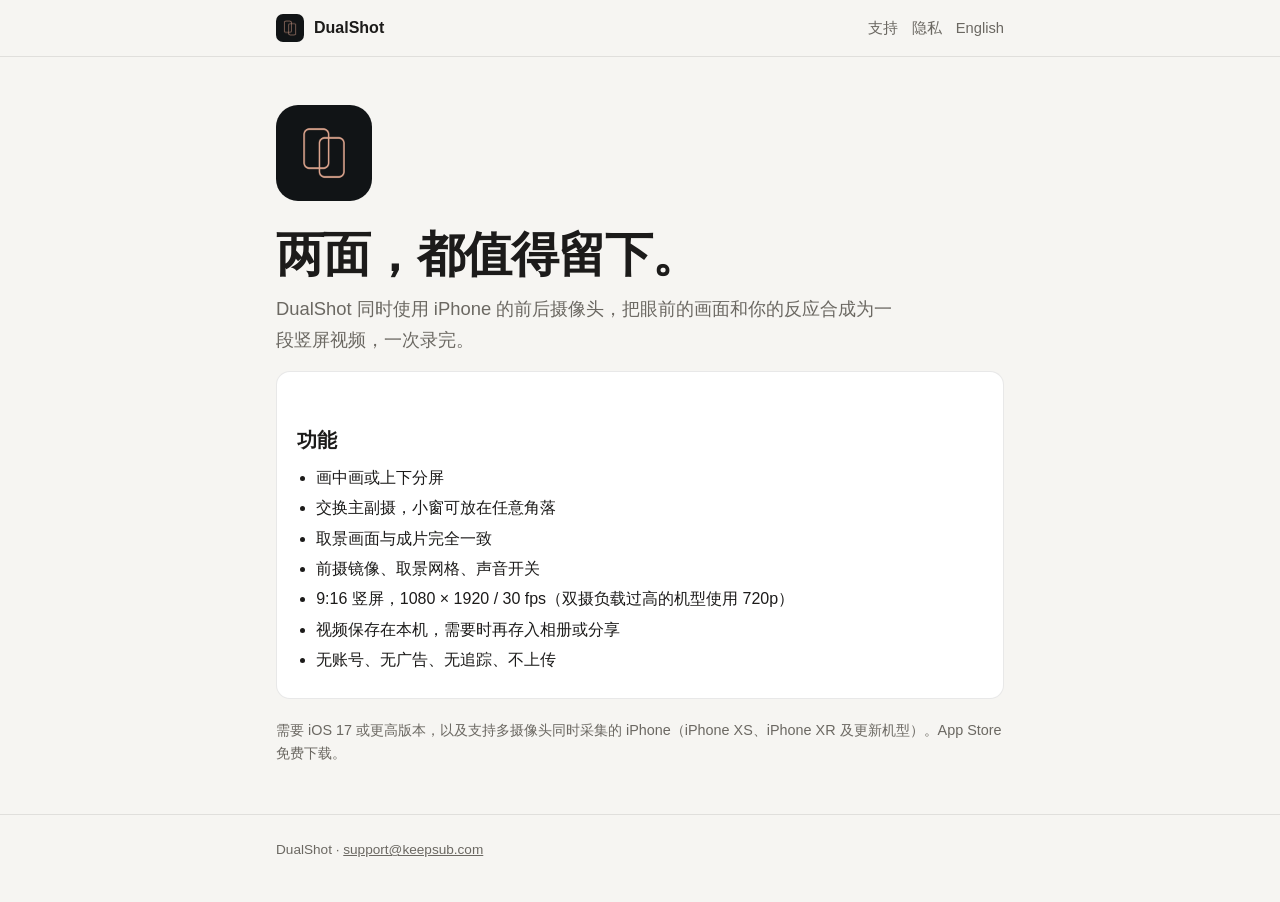
==== index_zh.html @ d94d7d10 "Add DualShot marketing, support and privacy pages" ====
<!DOCTYPE html>
<html lang="zh-Hans"><head><meta charset="UTF-8"><meta name="viewport" content="width=device-width, initial-scale=1">
<title>DualShot 前后双摄</title><link rel="stylesheet" href="style.css"><link rel="icon" href="app-icon.png"></head><body>
<nav><div class="wrap"><a class="brand" href="index_zh.html"><img src="app-icon.png" alt="">DualShot</a>
<div class="links"><a href="support_zh.html">支持</a><a href="privacy_zh.html">隐私</a><a href="index.html">English</a></div></div></nav>
<main><div class="wrap"><div class="hero"><img src="app-icon.png" alt="DualShot 图标"><h1>两面，都值得留下。</h1>
<p class="lead">DualShot 同时使用 iPhone 的前后摄像头，把眼前的画面和你的反应合成为一段竖屏视频，一次录完。</p></div>
<div class="card"><h2>功能</h2><ul>
<li>画中画或上下分屏</li><li>交换主副摄，小窗可放在任意角落</li><li>取景画面与成片完全一致</li>
<li>前摄镜像、取景网格、声音开关</li><li>9:16 竖屏，1080 × 1920 / 30 fps（双摄负载过高的机型使用 720p）</li>
<li>视频保存在本机，需要时再存入相册或分享</li><li>无账号、无广告、无追踪、不上传</li></ul></div>
<p class="muted" style="margin-top:20px">需要 iOS 17 或更高版本，以及支持多摄像头同时采集的 iPhone（iPhone XS、iPhone XR 及更新机型）。App Store 免费下载。</p></div></main>
<footer><div class="wrap">DualShot · <a href="mailto:support@keepsub.com">support@keepsub.com</a></div></footer></body></html>
---- style.css ----
:root{--bg:#f6f5f2;--card:#fff;--text:#1c1b1a;--muted:#6b6862;--line:rgba(0,0,0,.09);--accent:#b4532a}
@media (prefers-color-scheme:dark){:root{--bg:#121212;--card:#1c1c1c;--text:#f2f1ee;--muted:#a3a09a;--line:rgba(255,255,255,.1);--accent:#e07a4f}}
*{box-sizing:border-box;margin:0;padding:0}
body{font-family:-apple-system,BlinkMacSystemFont,"SF Pro Text","PingFang SC","PingFang TC","Segoe UI",Roboto,sans-serif;background:var(--bg);color:var(--text);line-height:1.65;-webkit-font-smoothing:antialiased}
a{color:var(--accent)}
.wrap{max-width:760px;margin:0 auto;padding:0 16px}
nav{border-bottom:1px solid var(--line)}
nav .wrap{display:flex;align-items:center;gap:16px;height:56px}
.brand{display:flex;align-items:center;gap:10px;font-weight:650;color:var(--text);text-decoration:none}
.brand img{width:28px;height:28px;border-radius:7px}
.links{margin-left:auto;display:flex;gap:14px;font-size:.92rem}
.links a{color:var(--muted);text-decoration:none}.links a:hover{color:var(--text)}
main{padding:48px 0}
h1{font-size:clamp(2rem,6vw,3rem);letter-spacing:-.02em;line-height:1.1;margin-bottom:12px}
h2{font-size:1.25rem;margin:32px 0 8px}
p,li{color:var(--text)}ul{padding-left:1.2em}li{margin:4px 0}
.lead{font-size:1.15rem;color:var(--muted);max-width:34em}
.card{background:var(--card);border:1px solid var(--line);border-radius:14px;padding:20px;margin-top:16px}
.hero img{width:96px;height:96px;border-radius:22px;margin-bottom:20px}
.muted{color:var(--muted);font-size:.9rem}
footer{border-top:1px solid var(--line);padding:24px 0 40px;color:var(--muted);font-size:.85rem}
footer a{color:var(--muted)}
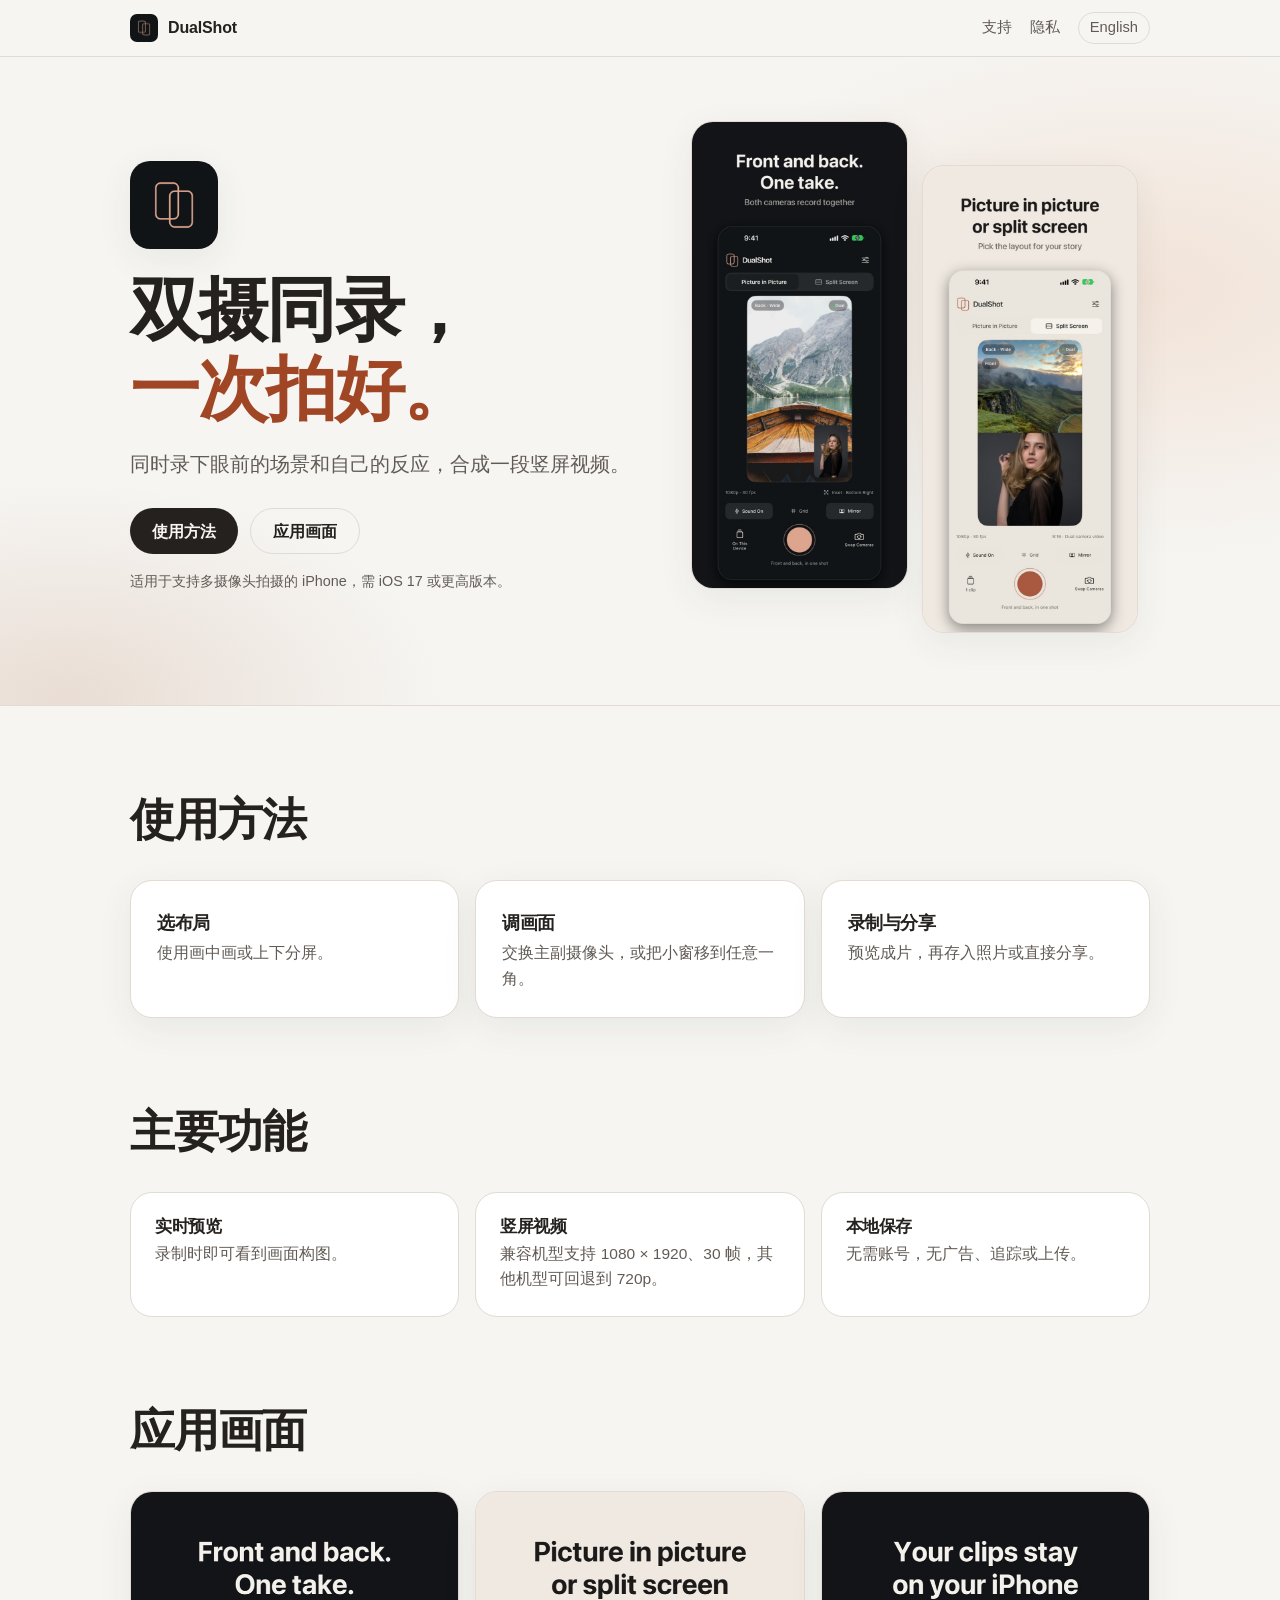
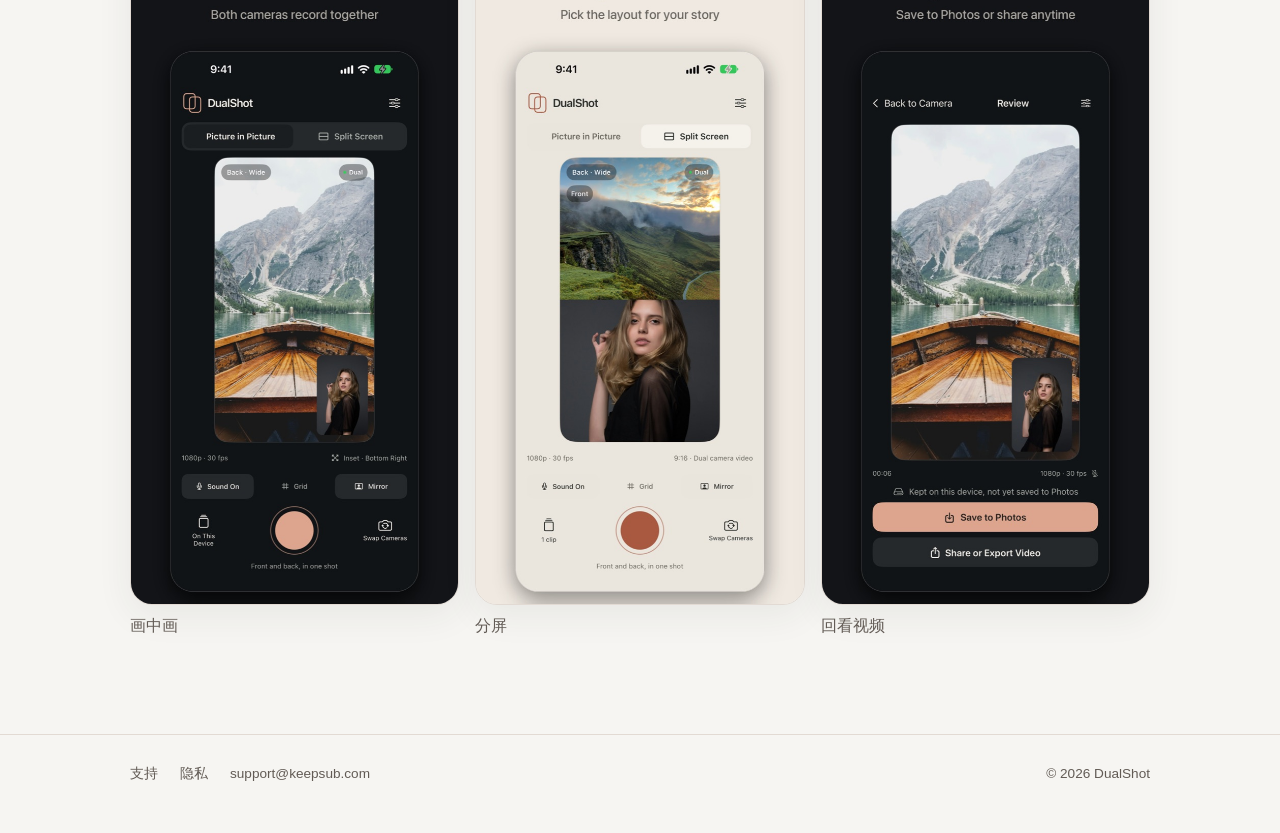
==== commit fdb0f599: "Rebuild product homepage using the headsup layout" ====
--- a/index_zh.html
+++ b/index_zh.html
@@ -1,13 +1,74 @@
-<!DOCTYPE html>
-<html lang="zh-Hans"><head><meta charset="UTF-8"><meta name="viewport" content="width=device-width, initial-scale=1">
-<title>DualShot 前后双摄</title><link rel="stylesheet" href="style.css"><link rel="icon" href="app-icon.png"></head><body>
-<nav><div class="wrap"><a class="brand" href="index_zh.html"><img src="app-icon.png" alt="">DualShot</a>
-<div class="links"><a href="support_zh.html">支持</a><a href="privacy_zh.html">隐私</a><a href="index.html">English</a></div></div></nav>
-<main><div class="wrap"><div class="hero"><img src="app-icon.png" alt="DualShot 图标"><h1>两面，都值得留下。</h1>
-<p class="lead">DualShot 同时使用 iPhone 的前后摄像头，把眼前的画面和你的反应合成为一段竖屏视频，一次录完。</p></div>
-<div class="card"><h2>功能</h2><ul>
-<li>画中画或上下分屏</li><li>交换主副摄，小窗可放在任意角落</li><li>取景画面与成片完全一致</li>
-<li>前摄镜像、取景网格、声音开关</li><li>9:16 竖屏，1080 × 1920 / 30 fps（双摄负载过高的机型使用 720p）</li>
-<li>视频保存在本机，需要时再存入相册或分享</li><li>无账号、无广告、无追踪、不上传</li></ul></div>
-<p class="muted" style="margin-top:20px">需要 iOS 17 或更高版本，以及支持多摄像头同时采集的 iPhone（iPhone XS、iPhone XR 及更新机型）。App Store 免费下载。</p></div></main>
-<footer><div class="wrap">DualShot · <a href="mailto:support@keepsub.com">support@keepsub.com</a></div></footer></body></html>
+<!doctype html>
+<html lang="zh-Hans">
+<head>
+  <meta charset="utf-8">
+  <meta name="viewport" content="width=device-width, initial-scale=1">
+  <title>DualShot · 双摄同录， 一次拍好。</title>
+  <meta name="description" content="同时录下眼前的场景和自己的反应，合成一段竖屏视频。">
+  <meta property="og:title" content="DualShot · 双摄同录， 一次拍好。">
+  <meta property="og:description" content="同时录下眼前的场景和自己的反应，合成一段竖屏视频。">
+  <meta property="og:image" content="https://zergcsda.github.io/dualshot-docs/app-icon.png">
+  <link rel="alternate" hreflang="en" href="https://zergcsda.github.io/dualshot-docs/index.html">
+  <link rel="alternate" hreflang="zh-Hans" href="https://zergcsda.github.io/dualshot-docs/index_zh.html">
+  <link rel="icon" href="app-icon.png">
+  <link rel="stylesheet" href="home.css">
+</head>
+<body>
+<nav class="top"><div class="wrap">
+  <a class="brand" href="index_zh.html"><img src="app-icon.png" alt="">DualShot</a>
+  <div class="links">
+    <a href="support_zh.html">支持</a>
+    <a href="privacy_zh.html">隐私</a>
+    <a class="lang" href="index.html" lang="en">English</a>
+  </div>
+</div></nav>
+<main>
+<section class="hero"><div class="wrap">
+  <div>
+    <img class="icon" src="app-icon.png" alt="" width="88" height="88">
+    <h1>双摄同录，<br><span class="accent">一次拍好。</span></h1>
+    <p class="lead">同时录下眼前的场景和自己的反应，合成一段竖屏视频。</p>
+    <div class="actions"><a class="btn primary" href="#how">使用方法</a><a class="btn ghost" href="#gallery">应用画面</a></div>
+    <p class="avail">适用于支持多摄像头拍摄的 iPhone，需 iOS 17 或更高版本。</p>
+  </div>
+  <div class="shots">
+    <img src="media/screen-1.jpg" alt="画中画" decoding="async">
+    <img src="media/screen-2.jpg" alt="分屏" decoding="async">
+  </div>
+</div></section>
+<div class="wrap">
+<section class="block" id="how">
+  <h2>使用方法</h2>
+  <div class="steps">
+    <article class="step"><h3>选布局</h3><p>使用画中画或上下分屏。</p></article>
+    <article class="step"><h3>调画面</h3><p>交换主副摄像头，或把小窗移到任意一角。</p></article>
+    <article class="step"><h3>录制与分享</h3><p>预览成片，再存入照片或直接分享。</p></article>
+  </div>
+</section>
+<section class="block">
+  <h2>主要功能</h2>
+  <div class="grid">
+    <article class="feat"><h3>实时预览</h3><p>录制时即可看到画面构图。</p></article>
+    <article class="feat"><h3>竖屏视频</h3><p>兼容机型支持 1080 × 1920、30 帧，其他机型可回退到 720p。</p></article>
+    <article class="feat"><h3>本地保存</h3><p>无需账号，无广告、追踪或上传。</p></article>
+  </div>
+</section>
+<section class="block" id="gallery">
+  <h2>应用画面</h2>
+  <div class="gallery">
+    <figure><img src="media/screen-1.jpg" alt="" loading="lazy" decoding="async"><figcaption>画中画</figcaption></figure>
+    <figure><img src="media/screen-2.jpg" alt="" loading="lazy" decoding="async"><figcaption>分屏</figcaption></figure>
+    <figure><img src="media/screen-3.jpg" alt="" loading="lazy" decoding="async"><figcaption>回看视频</figcaption></figure>
+  </div>
+</section>
+
+</div>
+</main>
+<footer><div class="wrap">
+  <a href="support_zh.html">支持</a>
+  <a href="privacy_zh.html">隐私</a>
+  <a href="mailto:support@keepsub.com">support@keepsub.com</a>
+  <span class="sp">© 2026 DualShot</span>
+</div></footer>
+</body>
+</html>
--- a/home.css
+++ b/home.css
@@ -0,0 +1,79 @@
+:root{--bg:#f8f7f3;--bg2:#f1efe8;--card:#fffefb;--text:#273830;--muted:#76796d;--line:#e5e1d7;
+--accent:#bb6547;--sage:#e7ebdf;--sand:#efe5d6;--nav:rgba(248,247,243,.8);--shadow:0 10px 36px rgba(39,56,48,.07);color-scheme:light dark}
+@media (prefers-color-scheme:dark){:root{--bg:#18201c;--bg2:#1e2722;--card:#212b26;--text:#eeece4;--muted:#a3a698;
+--line:#323d37;--accent:#de8a6b;--sage:#26312b;--sand:#2c2a24;--nav:rgba(24,32,28,.78);--shadow:0 10px 36px rgba(0,0,0,.35)}}
+*{box-sizing:border-box;margin:0;padding:0}
+html{scroll-behavior:smooth;-webkit-text-size-adjust:100%}
+body{font-family:-apple-system,BlinkMacSystemFont,"SF Pro Text","SF Pro Display","PingFang SC","PingFang TC","Hiragino Sans GB","Segoe UI",Roboto,sans-serif;
+background:var(--bg);color:var(--text);line-height:1.6;-webkit-font-smoothing:antialiased}
+a{color:var(--accent)}
+img{max-width:100%}
+.wrap{max-width:1060px;margin:0 auto;padding:0 20px}
+.narrow{max-width:760px}
+nav.top{position:sticky;top:0;z-index:10;background:var(--nav);backdrop-filter:saturate(160%) blur(18px);
+-webkit-backdrop-filter:saturate(160%) blur(18px);border-bottom:1px solid var(--line)}
+nav.top .wrap{display:flex;align-items:center;gap:20px;height:56px}
+.brand{display:flex;align-items:center;gap:10px;font-weight:650;color:var(--text);text-decoration:none;letter-spacing:-.01em;white-space:nowrap}
+.brand img{width:28px;height:28px;border-radius:7px}
+.links{margin-left:auto;display:flex;gap:18px;align-items:center;font-size:.92rem}
+.links a{color:var(--muted);text-decoration:none}
+.links a:hover,.links a.on{color:var(--text)}
+.lang{border:1px solid var(--line);border-radius:999px;padding:3px 11px}
+@media (max-width:640px){.links .hide-s{display:none}.links{gap:12px}}
+h1,h2,h3{letter-spacing:-.025em;line-height:1.12}
+.accent{color:var(--accent)}
+.btn{display:inline-flex;align-items:center;gap:8px;min-height:46px;padding:0 22px;border-radius:999px;
+text-decoration:none;border:0;cursor:pointer;font:inherit;font-weight:600}
+.btn.primary{background:var(--text);color:var(--bg)}
+.btn.ghost{background:transparent;color:var(--text);border:1px solid var(--line)}
+.actions{display:flex;flex-wrap:wrap;gap:12px}
+footer{border-top:1px solid var(--line);margin-top:96px;padding:28px 0 48px;color:var(--muted);font-size:.85rem}
+footer .wrap{display:flex;flex-wrap:wrap;gap:10px 22px;align-items:center}
+footer a{color:var(--muted);text-decoration:none}footer a:hover{color:var(--text)}
+footer .sp{margin-left:auto}
+/* hero */
+.hero{position:relative;overflow:hidden;border-bottom:1px solid var(--line)}
+.hero:before{content:"";position:absolute;inset:-20%;pointer-events:none;background:
+radial-gradient(38% 42% at 78% 40%,var(--sage),transparent 70%),
+radial-gradient(30% 34% at 18% 85%,var(--sand),transparent 70%)}
+.hero .wrap{position:relative;display:grid;grid-template-columns:1.1fr 1fr;gap:32px;align-items:center;padding-top:64px;padding-bottom:72px}
+.hero .icon{width:88px;height:88px;border-radius:20px;box-shadow:var(--shadow);margin-bottom:22px;display:block}
+.hero .kicker{color:var(--accent);font-weight:600;font-size:.82rem;letter-spacing:.14em;text-transform:uppercase;margin-bottom:12px}
+.hero h1{font-size:clamp(2.5rem,6.2vw,4.4rem);font-weight:800}
+.hero p.lead{font-size:clamp(1.05rem,2vw,1.25rem);color:var(--muted);margin:20px 0 28px;max-width:30em}
+.hero .avail{color:var(--muted);font-size:.9rem;margin-top:16px}
+.shots{display:flex;justify-content:center;gap:14px}
+.shots img{width:46%;max-width:240px;height:auto;border-radius:22px;border:1px solid var(--line);box-shadow:var(--shadow);background:var(--card)}
+.shots img:nth-child(2){margin-top:44px}
+@media (max-width:820px){.hero .wrap{grid-template-columns:1fr;padding-top:40px}}
+/* sections */
+section.block{padding:88px 0 0}
+.eyebrow{color:var(--accent);font-weight:600;font-size:.95rem;margin-bottom:10px}
+section.block h2{font-size:clamp(1.9rem,4.4vw,2.8rem);font-weight:750;max-width:18em}
+section.block p.sub{color:var(--muted);font-size:1.1rem;margin-top:14px;max-width:38em}
+.steps{display:grid;grid-template-columns:repeat(3,1fr);gap:16px;margin-top:36px}
+.step{background:var(--card);border:1px solid var(--line);border-radius:22px;padding:26px;box-shadow:var(--shadow)}
+.step b{display:block;font-size:2.2rem;font-weight:800;letter-spacing:-.04em;color:var(--accent)}
+.step h3{font-size:1.15rem;margin:6px 0}.step p{color:var(--muted)}
+.grid{display:grid;grid-template-columns:repeat(3,1fr);gap:16px;margin-top:36px}
+.feat{background:var(--card);border:1px solid var(--line);border-radius:22px;padding:24px}
+.feat .ic{color:var(--accent);margin-bottom:12px;width:28px;height:28px}
+.feat h3{font-size:1.06rem;margin-bottom:6px}.feat p{color:var(--muted);font-size:.97rem}
+.decks{display:flex;flex-wrap:wrap;gap:10px;margin-top:28px;list-style:none}
+.decks li{background:var(--sage);color:var(--text);border-radius:999px;padding:7px 16px;font-weight:550;font-size:.95rem}
+.gallery{display:grid;grid-template-columns:repeat(3,1fr);gap:16px;margin-top:36px}
+.gallery img{width:100%;height:auto;border-radius:22px;border:1px solid var(--line);box-shadow:var(--shadow)}
+@media (max-width:820px){.steps,.grid{grid-template-columns:1fr}.gallery{grid-template-columns:1fr 1fr}}
+.cta{margin-top:40px;border-radius:28px;padding:40px;background:var(--sage);border:1px solid var(--line)}
+.cta h3{font-size:clamp(1.5rem,3.2vw,2.1rem)}.cta p{color:var(--muted);margin:8px 0 22px}
+@media (max-width:640px){.cta{padding:28px}}
+
+:root { --bg:#f6f5f2;--card:#fff;--text:#24211f;--muted:#625b55;--line:#e2dad3;--accent:#a04625;--sage:#f2e3d8;--sand:#e9ddd4;--nav:rgba(246,245,242,.92); color-scheme: light; }
+.shots { align-items: flex-start; }
+.shots img { aspect-ratio: auto; }
+.gallery { align-items: start; }
+.gallery img { display: block; }
+.gallery figure { min-width: 0; margin: 0; }
+.gallery figcaption { color: var(--muted); margin-top: 8px; }
+.media video { width: 100%; border-radius: 20px; border: 1px solid var(--line); display: block; }
+@media (max-width: 480px) { section.block { padding-top: 58px; } nav.top .wrap { gap: 8px; padding-inline: 12px; } .links { gap: 8px; } .lang { padding-inline: 7px; } }
